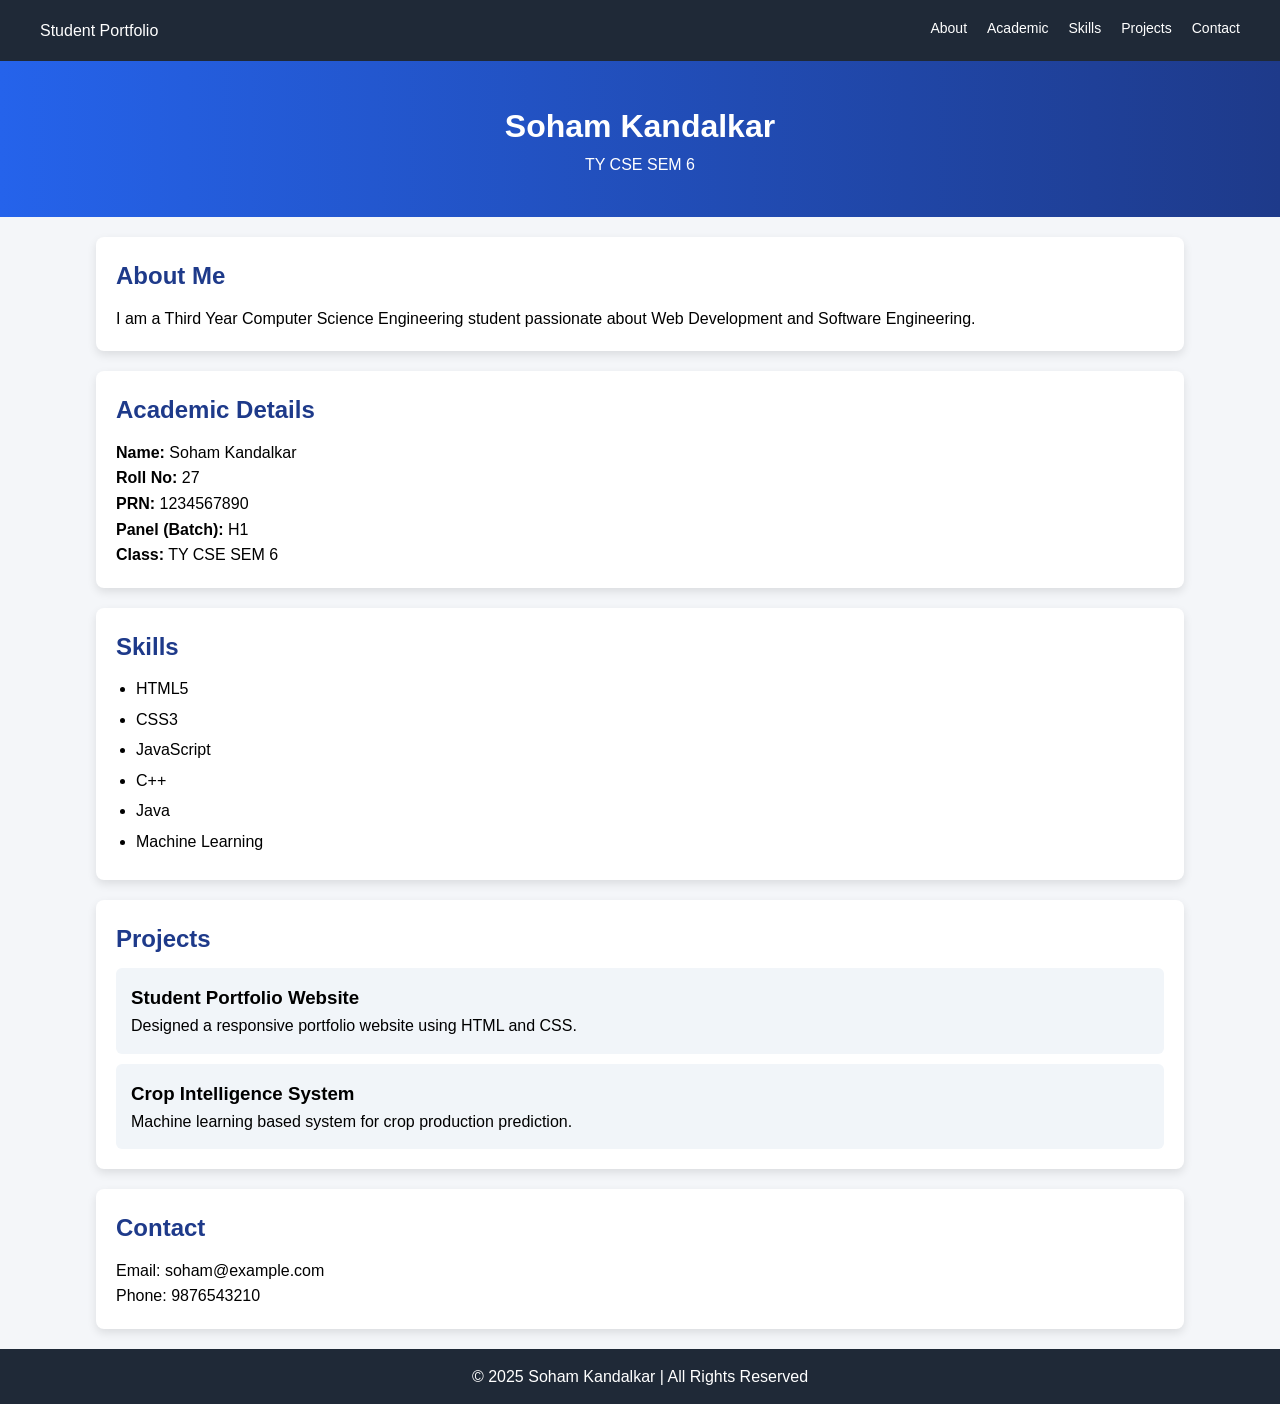
==== index.html @ a7d3a92b "HTML and CSS portfolio" ====
<!DOCTYPE html>
<html lang="en">
<head>
    <meta charset="UTF-8">
    <title>Student Portfolio</title>
    <meta name="viewport" content="width=device-width, initial-scale=1.0">
    <link rel="stylesheet" href="style.css">
</head>
<body>

<!-- Navigation -->
<nav>
    <div class="logo">Student Portfolio</div>
    <ul>
        <li><a href="#about">About</a></li>
        <li><a href="#academic">Academic</a></li>
        <li><a href="#skills">Skills</a></li>
        <li><a href="#projects">Projects</a></li>
        <li><a href="#contact">Contact</a></li>
    </ul>
</nav>

<!-- Header -->
<header>
    <h1>Soham Kandalkar</h1>
    <p>TY CSE SEM 6</p>
</header>

<!-- About Section -->
<section id="about" class="card">
    <h2>About Me</h2>
    <p>
        I am a Third Year Computer Science Engineering student passionate 
        about Web Development and Software Engineering.
    </p>
</section>

<!-- Academic Details -->
<section id="academic" class="card">
    <h2>Academic Details</h2>
    <p><strong>Name:</strong> Soham Kandalkar</p>
    <p><strong>Roll No:</strong> 27 </p>
    <p><strong>PRN:</strong> 1234567890 </p>
    <p><strong>Panel (Batch):</strong> H1</p>
    <p><strong>Class:</strong> TY CSE SEM 6</p>
</section>

<!-- Skills -->
<section id="skills" class="card">
    <h2>Skills</h2>
    <ul>
        <li>HTML5</li>
        <li>CSS3</li>
        <li>JavaScript</li>
        <li>C++</li>
        <li>Java</li>
        <li>Machine Learning</li>
    </ul>
</section>

<!-- Projects -->
<section id="projects" class="card">
    <h2>Projects</h2>

    <div class="project">
        <h3>Student Portfolio Website</h3>
        <p>Designed a responsive portfolio website using HTML and CSS.</p>
    </div>

    <div class="project">
        <h3>Crop Intelligence System</h3>
        <p>Machine learning based system for crop production prediction.</p>
    </div>

</section>

<!-- Contact -->
<section id="contact" class="card">
    <h2>Contact</h2>
    <p>Email: soham@example.com</p>
    <p>Phone: 9876543210</p>
</section>

<footer>
    <p>© 2025 Soham Kandalkar | All Rights Reserved</p>
</footer>

</body>
</html>
---- style.css ----
/* Reset */
* {
    margin: 0;
    padding: 0;
    box-sizing: border-box;
}

/* Body */
body {
    font-family: Arial, sans-serif;
    background-color: #f4f6f9;
    line-height: 1.6;
}

/* Navigation */
nav {
    background-color: #1f2937;
    color: white;
    display: flex;
    justify-content: space-between;
    align-items: center;
    padding: 15px 40px;
}

nav ul {
    list-style: none;
    display: flex;
}

nav ul li {
    margin-left: 20px;
}

nav ul li a {
    color: white;
    text-decoration: none;
    font-size: 14px;
}

nav ul li a:hover {
    color: #38bdf8;
}

/* Header */
header {
    text-align: center;
    padding: 40px 20px;
    background: linear-gradient(to right, #2563eb, #1e3a8a);
    color: white;
}

/* Card Sections */
.card {
    background: white;
    margin: 20px auto;
    padding: 20px;
    width: 85%;
    border-radius: 8px;
    box-shadow: 0 4px 10px rgba(0,0,0,0.1);
}

/* Headings */
h2 {
    margin-bottom: 10px;
    color: #1e3a8a;
}

/* Skills */
ul {
    margin-left: 20px;
}

li {
    margin-bottom: 5px;
}

/* Project Box */
.project {
    background-color: #f1f5f9;
    padding: 15px;
    margin-top: 10px;
    border-radius: 6px;
}

/* Footer */
footer {
    text-align: center;
    padding: 15px;
    background-color: #1f2937;
    color: white;
    margin-top: 20px;
}

/* Responsive */
@media (max-width: 768px) {
    nav {
        flex-direction: column;
    }

    nav ul {
        flex-direction: column;
        margin-top: 10px;
    }

    nav ul li {
        margin: 10px 0;
    }

    .card {
        width: 95%;
    }
}
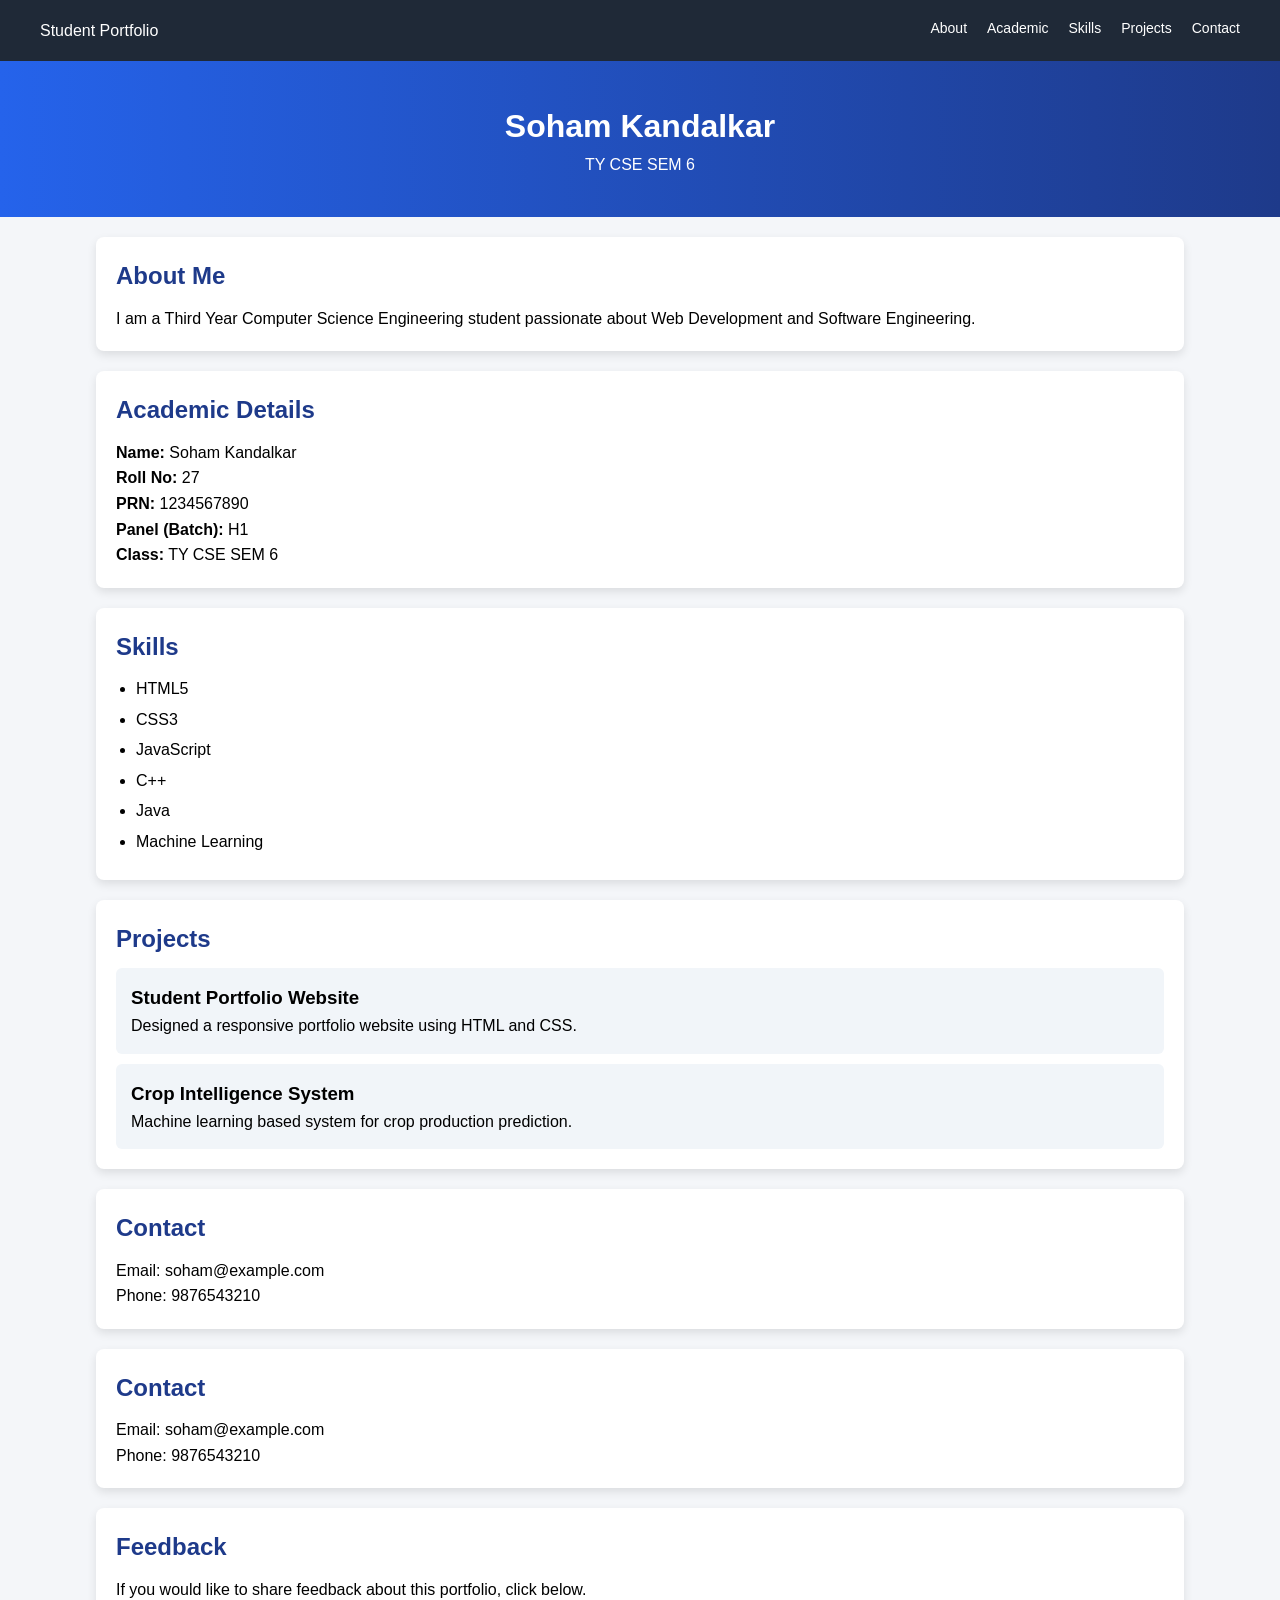
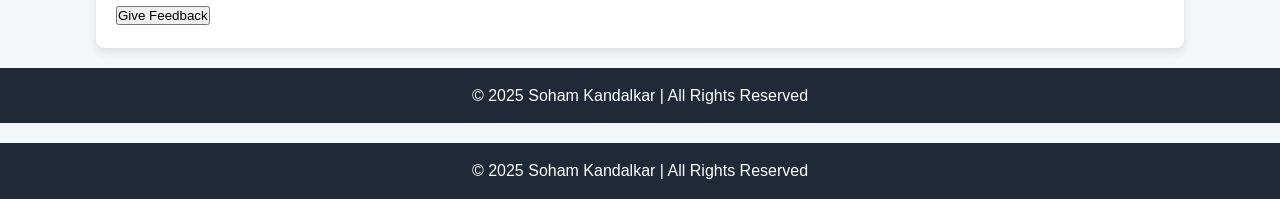
==== commit 1e6d5317: "Update index.html" ====
--- a/index.html
+++ b/index.html
@@ -1,89 +1,111 @@
-<!DOCTYPE html>
-<html lang="en">
-<head>
-    <meta charset="UTF-8">
-    <title>Student Portfolio</title>
-    <meta name="viewport" content="width=device-width, initial-scale=1.0">
-    <link rel="stylesheet" href="style.css">
-</head>
-<body>
+    <!DOCTYPE html>
+    <html lang="en">
+    <head>
+        <meta charset="UTF-8">
+        <title>Student Portfolio</title>
+        <meta name="viewport" content="width=device-width, initial-scale=1.0">
+        <link rel="stylesheet" href="style.css">
+    </head>
+    <body>
 
-<!-- Navigation -->
-<nav>
-    <div class="logo">Student Portfolio</div>
-    <ul>
-        <li><a href="#about">About</a></li>
-        <li><a href="#academic">Academic</a></li>
-        <li><a href="#skills">Skills</a></li>
-        <li><a href="#projects">Projects</a></li>
-        <li><a href="#contact">Contact</a></li>
-    </ul>
-</nav>
+    <!-- Navigation -->
+    <nav>
+        <div class="logo">Student Portfolio</div>
+        <ul>
+            <li><a href="#about">About</a></li>
+            <li><a href="#academic">Academic</a></li>
+            <li><a href="#skills">Skills</a></li>
+            <li><a href="#projects">Projects</a></li>
+            <li><a href="#contact">Contact</a></li>
+        </ul>
+    </nav>
 
-<!-- Header -->
-<header>
-    <h1>Soham Kandalkar</h1>
-    <p>TY CSE SEM 6</p>
-</header>
+    <!-- Header -->
+    <header>
+        <h1>Soham Kandalkar</h1>
+        <p>TY CSE SEM 6</p>
+    </header>
 
-<!-- About Section -->
-<section id="about" class="card">
-    <h2>About Me</h2>
-    <p>
-        I am a Third Year Computer Science Engineering student passionate 
-        about Web Development and Software Engineering.
-    </p>
-</section>
+    <!-- About Section -->
+    <section id="about" class="card">
+        <h2>About Me</h2>
+        <p>
+            I am a Third Year Computer Science Engineering student passionate 
+            about Web Development and Software Engineering.
+        </p>
+    </section>
 
-<!-- Academic Details -->
-<section id="academic" class="card">
-    <h2>Academic Details</h2>
-    <p><strong>Name:</strong> Soham Kandalkar</p>
-    <p><strong>Roll No:</strong> 27 </p>
-    <p><strong>PRN:</strong> 1234567890 </p>
-    <p><strong>Panel (Batch):</strong> H1</p>
-    <p><strong>Class:</strong> TY CSE SEM 6</p>
-</section>
+    <!-- Academic Details -->
+    <section id="academic" class="card">
+        <h2>Academic Details</h2>
+        <p><strong>Name:</strong> Soham Kandalkar</p>
+        <p><strong>Roll No:</strong> 27 </p>
+        <p><strong>PRN:</strong> 1234567890 </p>
+        <p><strong>Panel (Batch):</strong> H1</p>
+        <p><strong>Class:</strong> TY CSE SEM 6</p>
+    </section>
 
-<!-- Skills -->
-<section id="skills" class="card">
-    <h2>Skills</h2>
-    <ul>
-        <li>HTML5</li>
-        <li>CSS3</li>
-        <li>JavaScript</li>
-        <li>C++</li>
-        <li>Java</li>
-        <li>Machine Learning</li>
-    </ul>
-</section>
+    <!-- Skills -->
+    <section id="skills" class="card">
+        <h2>Skills</h2>
+        <ul>
+            <li>HTML5</li>
+            <li>CSS3</li>
+            <li>JavaScript</li>
+            <li>C++</li>
+            <li>Java</li>
+            <li>Machine Learning</li>
+        </ul>
+    </section>
 
-<!-- Projects -->
-<section id="projects" class="card">
-    <h2>Projects</h2>
+    <!-- Projects -->
+    <section id="projects" class="card">
+        <h2>Projects</h2>
 
-    <div class="project">
-        <h3>Student Portfolio Website</h3>
-        <p>Designed a responsive portfolio website using HTML and CSS.</p>
-    </div>
+        <div class="project">
+            <h3>Student Portfolio Website</h3>
+            <p>Designed a responsive portfolio website using HTML and CSS.</p>
+        </div>
 
-    <div class="project">
-        <h3>Crop Intelligence System</h3>
-        <p>Machine learning based system for crop production prediction.</p>
-    </div>
+        <div class="project">
+            <h3>Crop Intelligence System</h3>
+            <p>Machine learning based system for crop production prediction.</p>
+        </div>
 
-</section>
+    </section>
 
-<!-- Contact -->
+    <!-- Contact -->
+    <section id="contact" class="card">
+        <h2>Contact</h2>
+        <p>Email: soham@example.com</p>
+        <p>Phone: 9876543210</p>
+    </section>
+
+    <!-- Contact -->
 <section id="contact" class="card">
     <h2>Contact</h2>
     <p>Email: soham@example.com</p>
     <p>Phone: 9876543210</p>
 </section>
 
+<!-- Feedback Section -->
+<section id="feedback" class="card">
+    <h2>Feedback</h2>
+    <p>If you would like to share feedback about this portfolio, click below.</p>
+
+    <a href="feedback.html" target="_blank">
+        <button>Give Feedback</button>
+    </a>
+
+</section>
+
 <footer>
     <p>© 2025 Soham Kandalkar | All Rights Reserved</p>
 </footer>
 
-</body>
-</html>
+    <footer>
+        <p>© 2025 Soham Kandalkar | All Rights Reserved</p>
+    </footer>
+
+    </body>
+    </html>
--- a/style.css
+++ b/style.css
@@ -1,18 +1,13 @@
-/* Reset */
 * {
     margin: 0;
     padding: 0;
     box-sizing: border-box;
 }
-
-/* Body */
 body {
     font-family: Arial, sans-serif;
     background-color: #f4f6f9;
     line-height: 1.6;
 }
-
-/* Navigation */
 nav {
     background-color: #1f2937;
     color: white;
@@ -21,35 +16,27 @@
     align-items: center;
     padding: 15px 40px;
 }
-
 nav ul {
     list-style: none;
     display: flex;
 }
-
 nav ul li {
     margin-left: 20px;
 }
-
 nav ul li a {
     color: white;
     text-decoration: none;
     font-size: 14px;
 }
-
 nav ul li a:hover {
     color: #38bdf8;
 }
-
-/* Header */
 header {
     text-align: center;
     padding: 40px 20px;
     background: linear-gradient(to right, #2563eb, #1e3a8a);
     color: white;
 }
-
-/* Card Sections */
 .card {
     background: white;
     margin: 20px auto;
@@ -58,31 +45,22 @@
     border-radius: 8px;
     box-shadow: 0 4px 10px rgba(0,0,0,0.1);
 }
-
-/* Headings */
 h2 {
     margin-bottom: 10px;
     color: #1e3a8a;
 }
-
-/* Skills */
 ul {
     margin-left: 20px;
 }
-
 li {
     margin-bottom: 5px;
 }
-
-/* Project Box */
 .project {
     background-color: #f1f5f9;
     padding: 15px;
     margin-top: 10px;
     border-radius: 6px;
 }
-
-/* Footer */
 footer {
     text-align: center;
     padding: 15px;
@@ -90,8 +68,6 @@
     color: white;
     margin-top: 20px;
 }
-
-/* Responsive */
 @media (max-width: 768px) {
     nav {
         flex-direction: column;
@@ -110,3 +86,4 @@
         width: 95%;
     }
 }
+
